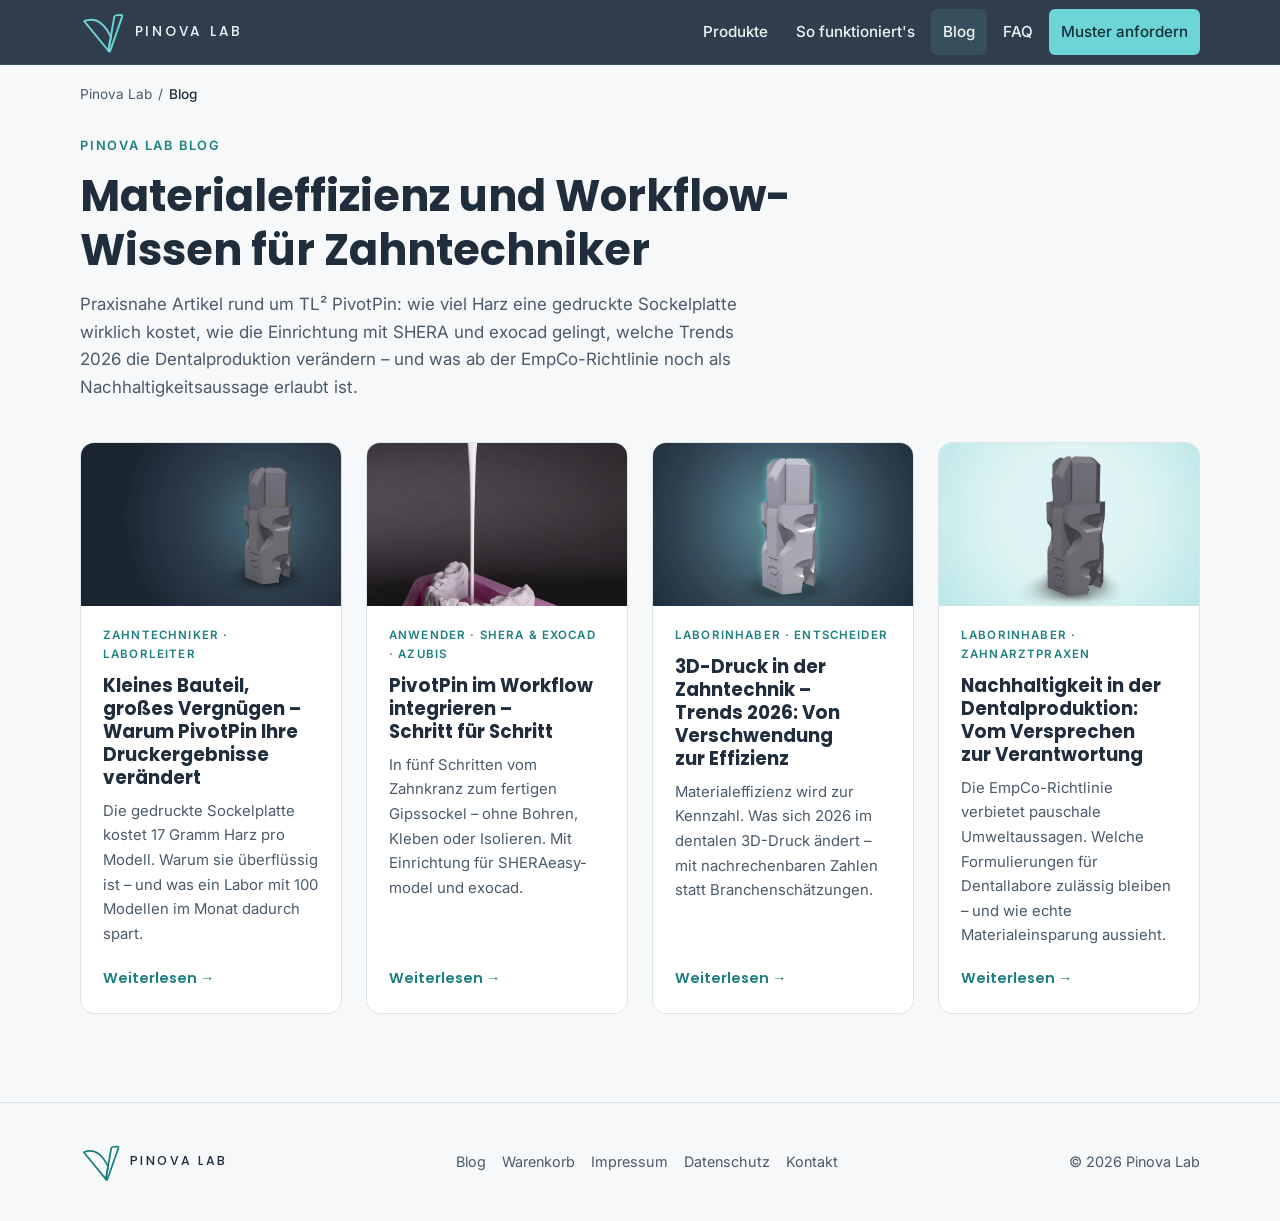
==== blog/index.html @ d6516739 "Add SEO-optimized blog with four PivotPin articles Adds /blog with an overview page and four article" ====
<!doctype html>
<html lang="de">
<head>
<meta charset="utf-8">
<meta name="viewport" content="width=device-width, initial-scale=1">
<title>Blog – Materialeffizienz &amp; Workflow-Wissen für Zahntechniker | Pinova Lab</title>
<meta name="description" content="Praxiswissen rund um TL² PivotPin: Harz sparen beim 3D-Druck, Workflow-Integration mit SHERA und exocad, Trends 2026 und Nachhaltigkeit in der Dentalproduktion.">
<link rel="canonical" href="https://www.pinova.eu/blog/">
<meta property="og:title" content="Blog – Pinova Lab">
<meta property="og:description" content="Materialeffizienz, Workflow-Integration und Nachhaltigkeit in der Dentalproduktion – Praxiswissen rund um TL² PivotPin.">
<meta property="og:type" content="website">
<meta property="og:url" content="https://www.pinova.eu/blog/">
<meta property="og:locale" content="de_DE">
<meta property="og:image" content="https://www.pinova.eu/bilder/pivotpin_hero_slate_1920x1080.png">
<link rel="preconnect" href="https://fonts.googleapis.com">
<link rel="preconnect" href="https://fonts.gstatic.com" crossorigin>
<link rel="stylesheet" href="https://fonts.googleapis.com/css2?family=Poppins:wght@500;600;700&family=Inter:wght@400;500;600&display=swap">
<link rel="stylesheet" href="blog.css">
<script type="application/ld+json">
{
  "@context": "https://schema.org",
  "@type": "Blog",
  "name": "Pinova Lab Blog",
  "url": "https://www.pinova.eu/blog/",
  "description": "Praxiswissen zu Materialeffizienz, Workflow-Integration und Nachhaltigkeit im dentalen 3D-Druck.",
  "publisher": {"@type": "Organization", "name": "Pinova Lab", "url": "https://www.pinova.eu"},
  "blogPost": [
    {"@type": "BlogPosting", "headline": "Kleines Bauteil, großes Vergnügen – Warum PivotPin Ihre Druckergebnisse verändert", "url": "https://www.pinova.eu/blog/pivotpin-sockelplatte-harz-sparen/"},
    {"@type": "BlogPosting", "headline": "PivotPin im Workflow integrieren – Schritt für Schritt", "url": "https://www.pinova.eu/blog/pivotpin-workflow-integration-anleitung/"},
    {"@type": "BlogPosting", "headline": "3D-Druck in der Zahntechnik – Trends 2026: Von Verschwendung zur Effizienz", "url": "https://www.pinova.eu/blog/3d-druck-zahntechnik-trends-2026/"},
    {"@type": "BlogPosting", "headline": "Nachhaltigkeit in der Dentalproduktion: Vom Versprechen zur Verantwortung", "url": "https://www.pinova.eu/blog/nachhaltigkeit-dentalproduktion-empco/"}
  ]
}
</script>
</head>
<body>
<svg width="0" height="0" style="position:absolute" aria-hidden="true">
  <symbol id="pinova-mark" viewBox="-6 -6 232 222">
    <g fill="none" stroke="currentColor" stroke-width="10" stroke-linejoin="round" stroke-linecap="round">
      <path d="M10 42 Q96 8 152 126 L139 199 Z"/>
      <path d="M139 199 L170 20 Q173 10 184 10 L206 9 Q215 9 212 18 L148 201 Q143 208 139 199 Z"/>
    </g>
  </symbol>
</svg>

<a class="skip" href="#main">Zum Inhalt springen</a>

<header class="site-header">
  <div class="wrap">
    <a class="brand" href="../index.html?intro-skip=1#top" aria-label="Pinova Lab – Startseite">
      <svg viewBox="-6 -6 232 222" aria-hidden="true"><use href="#pinova-mark"/></svg>
      <span>PINOVA <span class="lab">LAB</span></span>
    </a>
    <nav class="nav" aria-label="Hauptnavigation">
      <a href="../index.html?intro-skip=1#produkte">Produkte</a>
      <a href="../index.html?intro-skip=1#funktion">So funktioniert's</a>
      <a href="index.html" aria-current="page">Blog</a>
      <a href="../index.html?intro-skip=1#faq">FAQ</a>
      <a class="nav-cta" href="../index.html?intro-skip=1#muster">Muster anfordern</a>
    </nav>
  </div>
</header>

<main id="main">
  <div class="wrap">
    <ol class="breadcrumb">
      <li><a href="../index.html?intro-skip=1#top">Pinova Lab</a></li>
      <li>Blog</li>
    </ol>
    <section class="blog-hero">
      <p class="eyebrow">Pinova Lab Blog</p>
      <h1>Materialeffizienz und Workflow-Wissen für Zahntechniker</h1>
      <p class="lede">Praxisnahe Artikel rund um TL² PivotPin: wie viel Harz eine gedruckte Sockelplatte wirklich kostet, wie die Einrichtung mit SHERA und exocad gelingt, welche Trends 2026 die Dentalproduktion verändern – und was ab der EmpCo-Richtlinie noch als Nachhaltigkeitsaussage erlaubt ist.</p>
    </section>

    <section aria-label="Alle Artikel">
      <div class="post-grid">
        <a class="post-card" href="pivotpin-sockelplatte-harz-sparen/index.html">
          <img src="../bilder/pivotpin_hero_slate_1920x1080.webp" alt="TL² PivotPin auf einer gedruckten Zahnkranz-Wabenstruktur" loading="lazy" width="1920" height="1080">
          <div class="post-card-body">
            <span class="eyebrow">Zahntechniker · Laborleiter</span>
            <h2>Kleines Bauteil, großes Vergnügen – Warum PivotPin Ihre Druckergebnisse verändert</h2>
            <p>Die gedruckte Sockelplatte kostet 17 Gramm Harz pro Modell. Warum sie überflüssig ist – und was ein Labor mit 100 Modellen im Monat dadurch spart.</p>
            <span class="read-more">Weiterlesen →</span>
          </div>
        </a>
        <a class="post-card" href="pivotpin-workflow-integration-anleitung/index.html">
          <img src="../images/sockelform-giessen.jpg" alt="Gips wird in eine Sockelform mit eingesetztem Zahnmodell und PivotPins gegossen" loading="lazy" width="800" height="979">
          <div class="post-card-body">
            <span class="eyebrow">Anwender · SHERA &amp; exocad · Azubis</span>
            <h2>PivotPin im Workflow integrieren – Schritt für Schritt</h2>
            <p>In fünf Schritten vom Zahnkranz zum fertigen Gipssockel – ohne Bohren, Kleben oder Isolieren. Mit Einrichtung für SHERAeasy-model und exocad.</p>
            <span class="read-more">Weiterlesen →</span>
          </div>
        </a>
        <a class="post-card" href="3d-druck-zahntechnik-trends-2026/index.html">
          <img src="../bilder/pivotpin_slate-kontrast_1600x1200.webp" alt="TL² PivotPin Nahaufnahme in Kontrastdarstellung" loading="lazy" width="1600" height="1200">
          <div class="post-card-body">
            <span class="eyebrow">Laborinhaber · Entscheider</span>
            <h2>3D-Druck in der Zahntechnik – Trends 2026: Von Verschwendung zur Effizienz</h2>
            <p>Materialeffizienz wird zur Kennzahl. Was sich 2026 im dentalen 3D-Druck ändert – mit nachrechenbaren Zahlen statt Branchenschätzungen.</p>
            <span class="read-more">Weiterlesen →</span>
          </div>
        </a>
        <a class="post-card" href="nachhaltigkeit-dentalproduktion-empco/index.html">
          <img src="../bilder/pivotpin_mint_1600x1200.webp" alt="TL² PivotPin Produktdetail in Mint" loading="lazy" width="1600" height="1200">
          <div class="post-card-body">
            <span class="eyebrow">Laborinhaber · Zahnarztpraxen</span>
            <h2>Nachhaltigkeit in der Dentalproduktion: Vom Versprechen zur Verantwortung</h2>
            <p>Die EmpCo-Richtlinie verbietet pauschale Umweltaussagen. Welche Formulierungen für Dentallabore zulässig bleiben – und wie echte Materialeinsparung aussieht.</p>
            <span class="read-more">Weiterlesen →</span>
          </div>
        </a>
      </div>
    </section>
  </div>
</main>

<footer>
  <div class="wrap">
    <a class="brand" href="../index.html?intro-skip=1#top" aria-label="Pinova Lab – Startseite">
      <svg viewBox="-6 -6 232 222" aria-hidden="true"><use href="#pinova-mark"/></svg>
      <span>PINOVA LAB</span>
    </a>
    <nav aria-label="Rechtliches">
      <a href="index.html">Blog</a>
      <a href="../index.html?intro-skip=1#warenkorb">Warenkorb</a>
      <a href="../index.html?intro-skip=1#impressum">Impressum</a>
      <a href="../index.html?intro-skip=1#datenschutz">Datenschutz</a>
      <a href="../index.html?intro-skip=1#muster">Kontakt</a>
    </nav>
    <span>© 2026 Pinova Lab</span>
  </div>
</footer>
</body>
</html>
---- blog/blog.css ----
/* Pinova Lab Blog — shared stylesheet (same design tokens as index.html) */
:root {
  --ink: #1f2d3d; --ink-soft: #4a5a6a; --ground: #f6f8f9; --surface: #ffffff;
  --line: #dde4e8; --mint: #6dd5d5; --mint-ink: #1d7f80; --mint-tint: #eafbfb;
  --slate-a: #3a4a5a; --slate-b: #1f2d3d; --on-slate: #eef5f6; --on-slate-soft: #b9c9cf;
  --focus: #1d7f80;
}
@media (prefers-color-scheme: dark) {
  :root:not([data-theme="light"]) {
    --ink: #e6eef1; --ink-soft: #a6b6bd; --ground: #131b22; --surface: #1b252e;
    --line: #2b3843; --mint-ink: #6dd5d5; --mint-tint: #16292a;
    --slate-a: #26333f; --slate-b: #0f161c; --focus: #6dd5d5;
  }
}
:root[data-theme="dark"] {
  --ink: #e6eef1; --ink-soft: #a6b6bd; --ground: #131b22; --surface: #1b252e;
  --line: #2b3843; --mint-ink: #6dd5d5; --mint-tint: #16292a;
  --slate-a: #26333f; --slate-b: #0f161c; --focus: #6dd5d5;
}

* { box-sizing: border-box; }
body {
  margin: 0; background: var(--ground); color: var(--ink);
  font: 400 1rem/1.65 'Inter', system-ui, -apple-system, 'Segoe UI', sans-serif;
}
h1, h2, h3 { font-family: 'Poppins', system-ui, sans-serif; line-height: 1.25; text-wrap: balance; margin: 0; }
p { margin: 0; }
img { max-width: 100%; height: auto; display: block; }
a { color: var(--mint-ink); }
:focus-visible { outline: 3px solid var(--focus); outline-offset: 3px; border-radius: 4px; }
.skip { position: absolute; left: -999px; top: 8px; background: var(--surface); color: var(--ink); padding: 8px 14px; z-index: 20; }
.skip:focus { left: 16px; }

.wrap { width: 100%; max-width: 1160px; margin-inline: auto; padding-inline: 20px; }
.wrap-narrow { width: 100%; max-width: 760px; margin-inline: auto; padding-inline: 20px; }

/* Logo / brand */
.brand { display: inline-flex; align-items: center; gap: .5em; color: inherit; text-decoration: none; line-height: 1; }
.brand svg { height: 1.9em; width: auto; flex: none; }
.brand span { font-family: 'Poppins', sans-serif; font-weight: 500; font-size: .62em; letter-spacing: .2em; margin-right: -.2em; white-space: nowrap; }
.brand span span { font-size: 1em; margin-right: 0; }
.brand .lab { color: var(--mint); }

/* Header */
.site-header {
  position: sticky; top: env(safe-area-inset-top, 0px); z-index: 10;
  background: color-mix(in srgb, var(--slate-b) 92%, transparent);
  backdrop-filter: blur(10px); color: var(--on-slate);
  border-bottom: 1px solid rgba(109,213,213,.18);
}
.site-header .wrap { display: flex; align-items: center; justify-content: space-between; gap: 16px; min-height: 64px; }
.site-header .brand { font-size: 22px; color: var(--mint); }
.site-header .brand span { color: var(--on-slate); }
.nav { display: flex; gap: 4px; flex-wrap: wrap; }
.nav a { color: var(--on-slate); text-decoration: none; font-weight: 500; padding: 10px 12px; border-radius: 6px; font-size: .95rem; }
.nav a:hover, .nav a[aria-current="page"] { background: rgba(109,213,213,.12); }
.nav .nav-cta { background: var(--mint); color: #12303a; }
.nav .nav-cta:hover { background: #8be0e0; }

.btn {
  display: inline-flex; align-items: center; justify-content: center;
  min-height: 52px; padding: 0 26px; border-radius: 8px;
  font: 600 1rem/1 'Poppins', sans-serif; text-decoration: none; cursor: pointer;
  border: 2px solid transparent; transition: background .2s, transform .2s;
}
.btn-mint { background: var(--mint); color: #12303a; }
.btn-mint:hover { background: #8be0e0; transform: translateY(-1px); }
.btn-ghost { background: transparent; color: var(--ink); border-color: var(--line); }
.btn-ghost:hover { background: var(--surface); }

/* Breadcrumb */
.breadcrumb { list-style: none; display: flex; flex-wrap: wrap; gap: 6px; padding: 18px 0 0; margin: 0; font-size: .85rem; color: var(--ink-soft); }
.breadcrumb li::after { content: "/"; margin-left: 6px; color: var(--ink-soft); }
.breadcrumb li:last-child::after { content: ""; }
.breadcrumb a { color: var(--ink-soft); text-decoration: none; }
.breadcrumb a:hover { color: var(--mint-ink); text-decoration: underline; }
.breadcrumb li:last-child { color: var(--ink); font-weight: 500; }

/* Blog index hero */
.blog-hero { padding-block: 30px 8px; }
.blog-hero .eyebrow { font-size: .8rem; font-weight: 600; letter-spacing: .14em; text-transform: uppercase; color: var(--mint-ink); margin-bottom: 12px; }
.blog-hero h1 { font-size: clamp(1.9rem, 4vw, 2.7rem); margin-bottom: 14px; }
.blog-hero .lede { color: var(--ink-soft); max-width: 60ch; font-size: 1.06rem; }

/* Post cards (blog index + related) */
.post-grid { display: grid; grid-template-columns: repeat(auto-fit, minmax(260px, 1fr)); gap: 24px; padding-block: 32px 64px; }
.post-card { background: var(--surface); border: 1px solid var(--line); border-radius: 14px; overflow: hidden; display: flex; flex-direction: column; text-decoration: none; color: inherit; transition: transform .15s, box-shadow .15s; }
.post-card:hover { transform: translateY(-2px); box-shadow: 0 16px 32px rgba(0,0,0,.1); }
.post-card img { width: 100%; aspect-ratio: 16/10; object-fit: cover; }
.post-card-body { padding: 20px 22px 24px; display: flex; flex-direction: column; gap: 10px; flex: 1; }
.post-card .eyebrow { font-size: .72rem; font-weight: 600; letter-spacing: .1em; text-transform: uppercase; color: var(--mint-ink); }
.post-card h2, .post-card h3 { font-size: 1.15rem; }
.post-card p { color: var(--ink-soft); font-size: .93rem; }
.post-card .read-more { margin-top: auto; padding-top: 10px; font: 600 .9rem 'Poppins', sans-serif; color: var(--mint-ink); }

/* Article layout */
.article-header { padding-block: 22px 10px; }
.article-header .eyebrow { font-size: .8rem; font-weight: 600; letter-spacing: .14em; text-transform: uppercase; color: var(--mint-ink); margin-bottom: 12px; }
.article-header h1 { font-size: clamp(1.7rem, 3.6vw, 2.5rem); margin-bottom: 14px; }
.article-meta { display: flex; flex-wrap: wrap; gap: 8px 16px; color: var(--ink-soft); font-size: .88rem; margin-bottom: 4px; }
.article-figure { margin: 20px 0 8px; }
.article-figure img { border-radius: 14px; box-shadow: 0 20px 40px rgba(0,0,0,.16); width: 100%; }
.article-figure figcaption { margin-top: 10px; font-size: .82rem; color: var(--ink-soft); }

.article-body { max-width: 720px; padding-block: 12px 8px; }
.article-body > * + * { margin-top: 1.1em; }
.article-body h2 { font-size: clamp(1.25rem, 2.4vw, 1.55rem); margin-top: 2em; }
.article-body h3 { font-size: 1.1rem; margin-top: 1.6em; }
.article-body p, .article-body li { color: var(--ink); }
.article-body ul, .article-body ol { padding-left: 1.3em; display: grid; gap: .5em; }
.article-body strong { color: var(--ink); }
.article-body a { font-weight: 500; }

.callout { background: var(--mint-tint); border: 1px solid var(--mint-ink); border-radius: 14px; padding: 22px 24px; }
.callout p + p { margin-top: .6em; }
.callout-label { display: block; font: 600 .78rem 'Poppins', sans-serif; letter-spacing: .08em; text-transform: uppercase; color: var(--mint-ink); margin-bottom: 8px; }

.table-wrap { overflow-x: auto; }
.article-body table { width: 100%; min-width: 480px; border-collapse: collapse; font-size: .92rem; }
.article-body th, .article-body td { padding: 11px 12px; text-align: left; border-bottom: 1px solid var(--line); vertical-align: top; }
.article-body th { color: var(--ink-soft); font-weight: 600; font-size: .78rem; text-transform: uppercase; letter-spacing: .03em; background: var(--surface); }
.article-body tbody tr:nth-child(odd) { background: color-mix(in srgb, var(--surface) 60%, transparent); }

.article-faq { display: grid; gap: 10px; margin-top: 1.4em; }
.article-faq details { background: var(--surface); border: 1px solid var(--line); border-radius: 10px; }
.article-faq summary { cursor: pointer; list-style: none; padding: 16px 48px 16px 18px; font-weight: 600; position: relative; min-height: 48px; font-family: 'Poppins', sans-serif; font-size: .98rem; }
.article-faq summary::-webkit-details-marker { display: none; }
.article-faq summary::after { content: "+"; position: absolute; right: 18px; top: 50%; transform: translateY(-50%); font: 500 1.4rem 'Poppins', sans-serif; color: var(--mint-ink); }
.article-faq details[open] summary::after { content: "–"; }
.article-faq details p { padding: 0 18px 18px; color: var(--ink-soft); margin: 0; }

.tag-list { display: flex; flex-wrap: wrap; gap: 8px; margin-top: 1.6em; }
.tag { font: 500 .8rem 'Poppins', sans-serif; color: var(--ink-soft); background: var(--surface); border: 1px solid var(--line); border-radius: 999px; padding: 5px 12px; }

.article-cta { background: linear-gradient(135deg, var(--slate-a), var(--slate-b)); color: var(--on-slate); border-radius: 16px; padding: 32px 30px; margin-top: 2.4em; display: grid; gap: 14px; }
.article-cta h2 { color: #fff; font-size: 1.35rem; margin: 0; }
.article-cta p { color: var(--on-slate-soft); margin: 0; }
.article-cta .btn-row { display: flex; gap: 12px; flex-wrap: wrap; }

.related-heading { padding-top: 56px; }
.related-heading h2 { font-size: 1.5rem; margin-bottom: 6px; }
.related-heading p { color: var(--ink-soft); }

footer { padding-block: 40px; color: var(--ink-soft); font-size: .9rem; border-top: 1px solid var(--line); margin-top: 24px; }
footer .wrap { display: flex; justify-content: space-between; gap: 20px; flex-wrap: wrap; align-items: center; }
footer .brand { font-size: 20px; color: var(--ink); }
footer .brand svg { color: var(--mint-ink); }
footer nav { display: flex; gap: 16px; flex-wrap: wrap; }
footer nav a { color: var(--ink-soft); text-decoration: none; }
footer nav a:hover { color: var(--mint-ink); }

@media (max-width: 640px) {
  .nav a:not(.nav-cta) { display: none; }
  .article-cta { padding: 26px 22px; }
}

@media print {
  body { background: #fff; color: #000; }
  .site-header, .breadcrumb, .related-heading, .post-grid, footer, .skip { display: none; }
  .wrap-narrow { max-width: 100%; padding-inline: 0; }
  .article-figure img { max-height: 320px; width: auto; margin-inline: auto; }
  .article-cta { background: none; color: #000; border: 1px solid #999; }
  .article-cta h2, .article-cta p { color: #000; }
  .article-cta .btn-row { display: none; }
  .callout { border: 1px solid #999; background: #f4f4f4; }
  .article-body a { color: #000; text-decoration: underline; }
  .article-faq details { border: 1px solid #ccc; break-inside: avoid; }
  .article-faq details p { display: block !important; }
  .article-faq summary::after { display: none; }
  h2, h3 { break-after: avoid; }
  p, li { orphans: 3; widows: 3; }
}
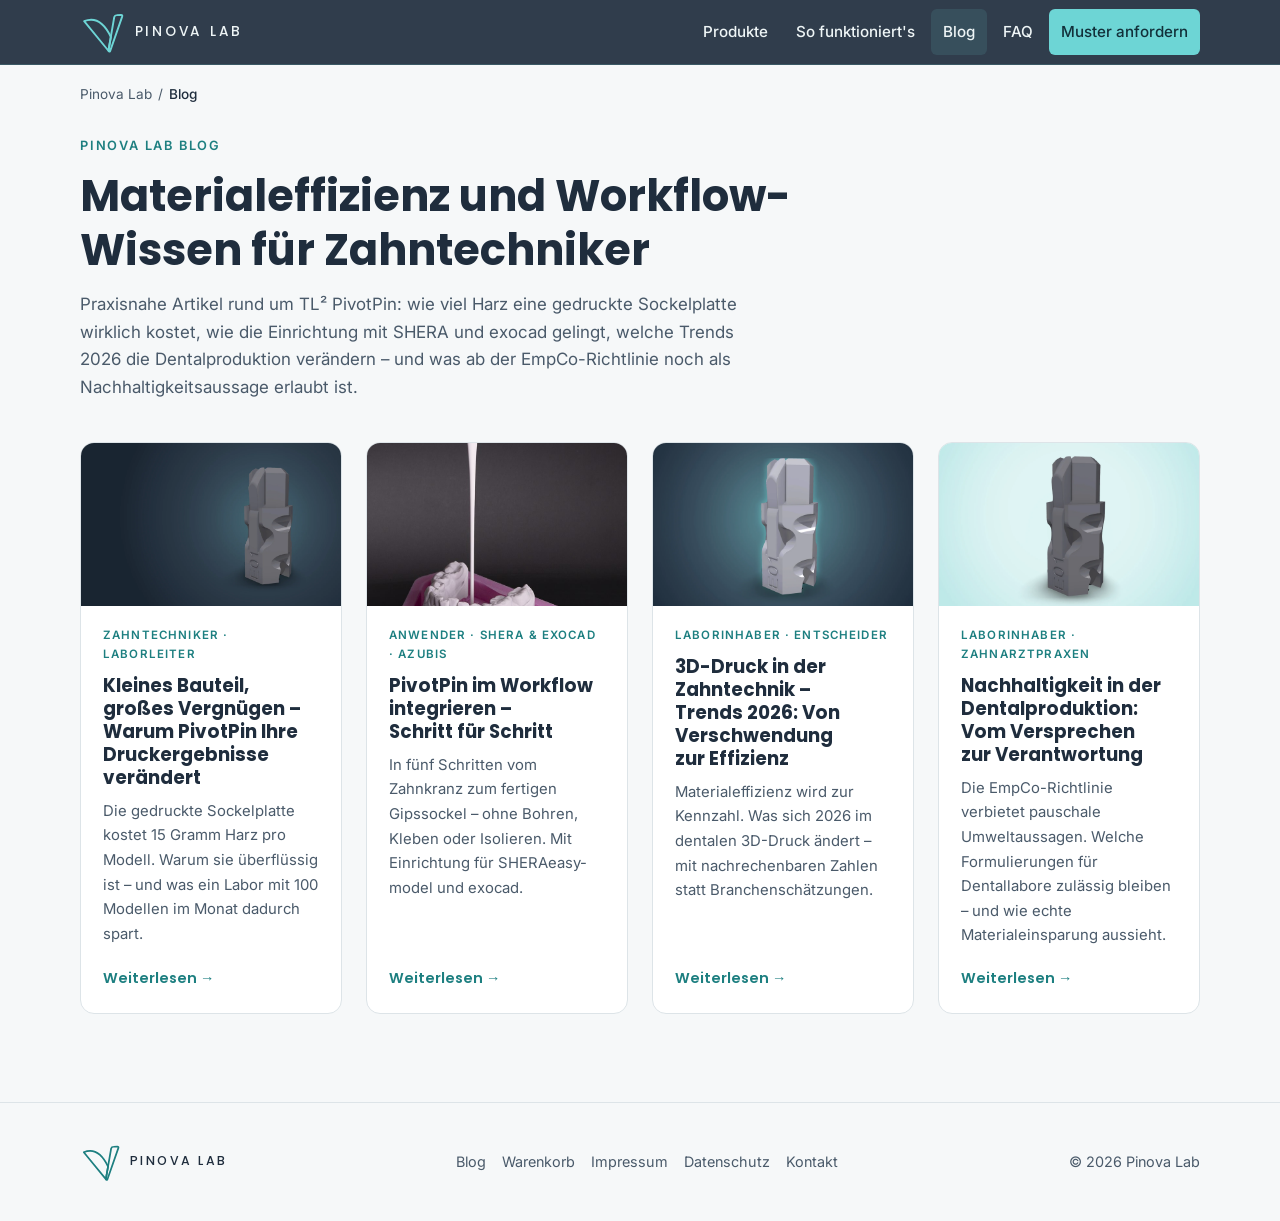
==== commit fe184a98: "Base all savings figures on the 15 g plate measured in KeyModel Ultra The same base plate weighs 17 " ====
--- a/blog/index.html
+++ b/blog/index.html
@@ -5,13 +5,13 @@
 <meta name="viewport" content="width=device-width, initial-scale=1">
 <title>Blog – Materialeffizienz &amp; Workflow-Wissen für Zahntechniker | Pinova Lab</title>
 <meta name="description" content="Praxiswissen rund um TL² PivotPin: Harz sparen beim 3D-Druck, Workflow-Integration mit SHERA und exocad, Trends 2026 und Nachhaltigkeit in der Dentalproduktion.">
-<link rel="canonical" href="https://www.pinova.eu/blog/">
+<link rel="canonical" href="https://www.pinovalab.eu/blog/">
 <meta property="og:title" content="Blog – Pinova Lab">
 <meta property="og:description" content="Materialeffizienz, Workflow-Integration und Nachhaltigkeit in der Dentalproduktion – Praxiswissen rund um TL² PivotPin.">
 <meta property="og:type" content="website">
-<meta property="og:url" content="https://www.pinova.eu/blog/">
+<meta property="og:url" content="https://www.pinovalab.eu/blog/">
 <meta property="og:locale" content="de_DE">
-<meta property="og:image" content="https://www.pinova.eu/bilder/pivotpin_hero_slate_1920x1080.png">
+<meta property="og:image" content="https://www.pinovalab.eu/bilder/pivotpin_hero_slate_1920x1080.png">
 <link rel="preconnect" href="https://fonts.googleapis.com">
 <link rel="preconnect" href="https://fonts.gstatic.com" crossorigin>
 <link rel="stylesheet" href="https://fonts.googleapis.com/css2?family=Poppins:wght@500;600;700&family=Inter:wght@400;500;600&display=swap">
@@ -21,14 +21,14 @@
   "@context": "https://schema.org",
   "@type": "Blog",
   "name": "Pinova Lab Blog",
-  "url": "https://www.pinova.eu/blog/",
+  "url": "https://www.pinovalab.eu/blog/",
   "description": "Praxiswissen zu Materialeffizienz, Workflow-Integration und Nachhaltigkeit im dentalen 3D-Druck.",
-  "publisher": {"@type": "Organization", "name": "Pinova Lab", "url": "https://www.pinova.eu"},
+  "publisher": {"@type": "Organization", "name": "Pinova Lab", "url": "https://www.pinovalab.eu"},
   "blogPost": [
-    {"@type": "BlogPosting", "headline": "Kleines Bauteil, großes Vergnügen – Warum PivotPin Ihre Druckergebnisse verändert", "url": "https://www.pinova.eu/blog/pivotpin-sockelplatte-harz-sparen/"},
-    {"@type": "BlogPosting", "headline": "PivotPin im Workflow integrieren – Schritt für Schritt", "url": "https://www.pinova.eu/blog/pivotpin-workflow-integration-anleitung/"},
-    {"@type": "BlogPosting", "headline": "3D-Druck in der Zahntechnik – Trends 2026: Von Verschwendung zur Effizienz", "url": "https://www.pinova.eu/blog/3d-druck-zahntechnik-trends-2026/"},
-    {"@type": "BlogPosting", "headline": "Nachhaltigkeit in der Dentalproduktion: Vom Versprechen zur Verantwortung", "url": "https://www.pinova.eu/blog/nachhaltigkeit-dentalproduktion-empco/"}
+    {"@type": "BlogPosting", "headline": "Kleines Bauteil, großes Vergnügen – Warum PivotPin Ihre Druckergebnisse verändert", "url": "https://www.pinovalab.eu/blog/pivotpin-sockelplatte-harz-sparen/"},
+    {"@type": "BlogPosting", "headline": "PivotPin im Workflow integrieren – Schritt für Schritt", "url": "https://www.pinovalab.eu/blog/pivotpin-workflow-integration-anleitung/"},
+    {"@type": "BlogPosting", "headline": "3D-Druck in der Zahntechnik – Trends 2026: Von Verschwendung zur Effizienz", "url": "https://www.pinovalab.eu/blog/3d-druck-zahntechnik-trends-2026/"},
+    {"@type": "BlogPosting", "headline": "Nachhaltigkeit in der Dentalproduktion: Vom Versprechen zur Verantwortung", "url": "https://www.pinovalab.eu/blog/nachhaltigkeit-dentalproduktion-empco/"}
   ]
 }
 </script>
@@ -80,7 +80,7 @@
           <div class="post-card-body">
             <span class="eyebrow">Zahntechniker · Laborleiter</span>
             <h2>Kleines Bauteil, großes Vergnügen – Warum PivotPin Ihre Druckergebnisse verändert</h2>
-            <p>Die gedruckte Sockelplatte kostet 17 Gramm Harz pro Modell. Warum sie überflüssig ist – und was ein Labor mit 100 Modellen im Monat dadurch spart.</p>
+            <p>Die gedruckte Sockelplatte kostet 15 Gramm Harz pro Modell. Warum sie überflüssig ist – und was ein Labor mit 100 Modellen im Monat dadurch spart.</p>
             <span class="read-more">Weiterlesen →</span>
           </div>
         </a>
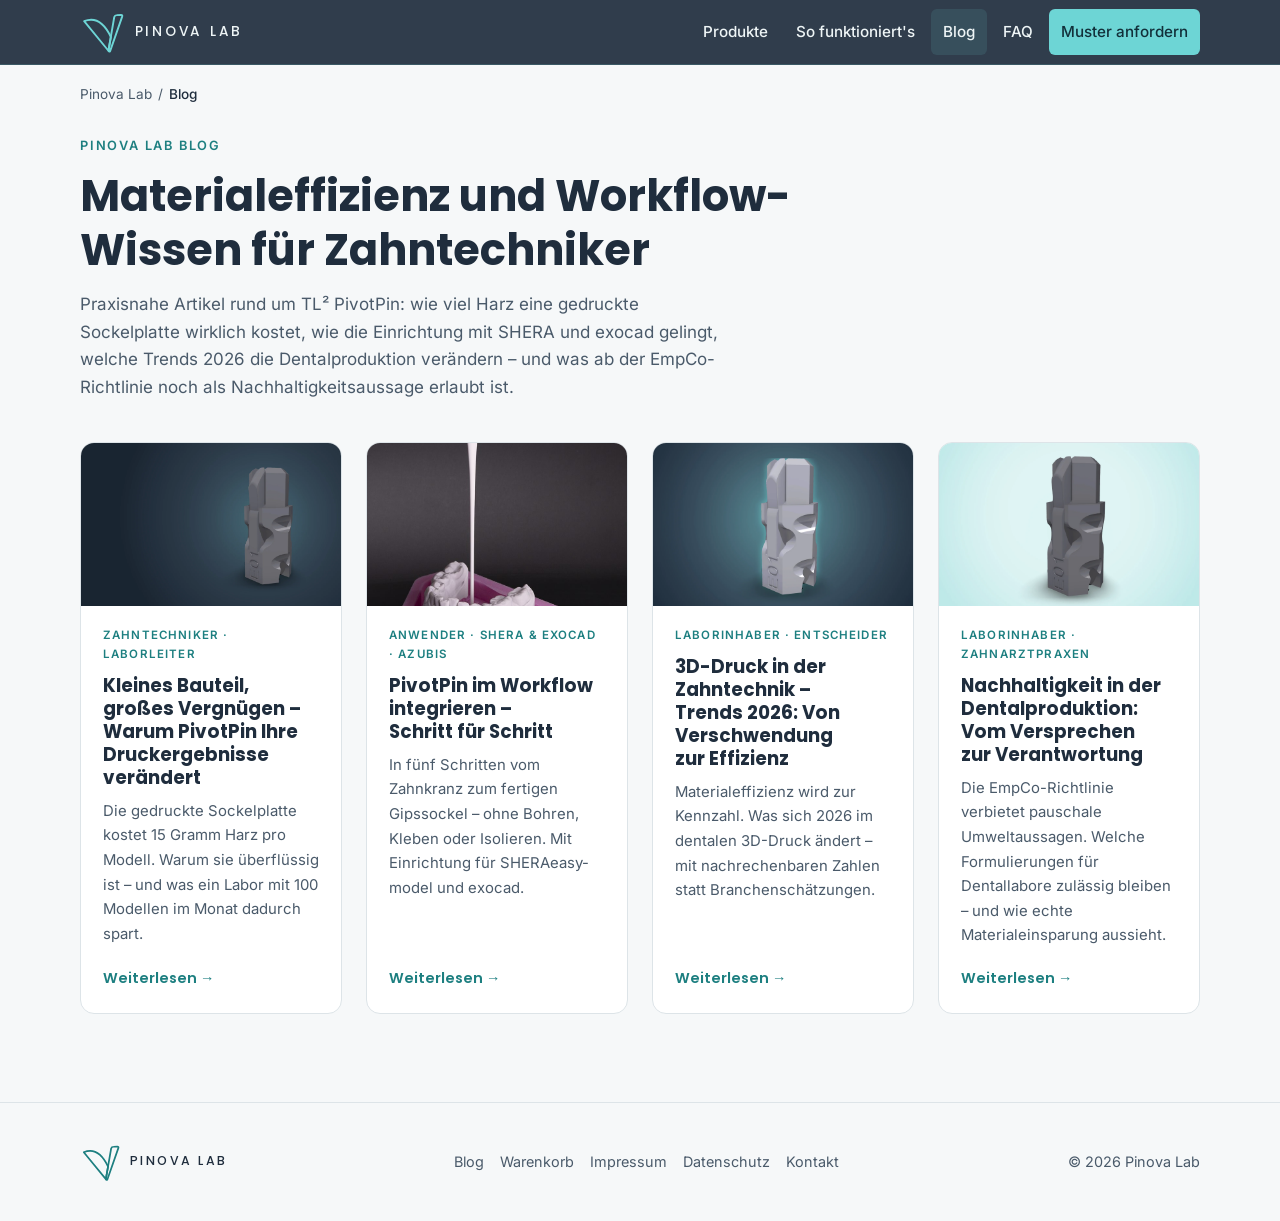
==== commit 444151bb: "Self-host Poppins and Inter instead of loading them from Google Fonts The font files (latin + latin-" ====
--- a/blog/index.html
+++ b/blog/index.html
@@ -12,9 +12,7 @@
 <meta property="og:url" content="https://www.pinovalab.eu/blog/">
 <meta property="og:locale" content="de_DE">
 <meta property="og:image" content="https://www.pinovalab.eu/bilder/pivotpin_hero_slate_1920x1080.png">
-<link rel="preconnect" href="https://fonts.googleapis.com">
-<link rel="preconnect" href="https://fonts.gstatic.com" crossorigin>
-<link rel="stylesheet" href="https://fonts.googleapis.com/css2?family=Poppins:wght@500;600;700&family=Inter:wght@400;500;600&display=swap">
+<link rel="stylesheet" href="../fonts/fonts.css">
 <link rel="stylesheet" href="blog.css">
 <script type="application/ld+json">
 {
--- a/fonts/fonts.css
+++ b/fonts/fonts.css
@@ -0,0 +1,65 @@
+/* Schriften lokal eingebunden – kein Abruf bei Google. Lizenz: SIL Open Font License 1.1 (OFL-Inter.txt, OFL-Poppins.txt). */
+@font-face {
+  font-family: 'Inter';
+  font-style: normal;
+  font-weight: 100 900;
+  font-display: swap;
+  src: url('inter-latin-ext.woff2') format('woff2');
+  unicode-range: U+0100-02BA, U+02BD-02C5, U+02C7-02CC, U+02CE-02D7, U+02DD-02FF, U+0304, U+0308, U+0329, U+1D00-1DBF, U+1E00-1E9F, U+1EF2-1EFF, U+2020, U+20A0-20AB, U+20AD-20C0, U+2113, U+2C60-2C7F, U+A720-A7FF;
+}
+@font-face {
+  font-family: 'Inter';
+  font-style: normal;
+  font-weight: 100 900;
+  font-display: swap;
+  src: url('inter-latin.woff2') format('woff2');
+  unicode-range: U+0000-00FF, U+0131, U+0152-0153, U+02BB-02BC, U+02C6, U+02DA, U+02DC, U+0304, U+0308, U+0329, U+2000-206F, U+20AC, U+2122, U+2191, U+2193, U+2212, U+2215, U+FEFF, U+FFFD;
+}
+@font-face {
+  font-family: 'Poppins';
+  font-style: normal;
+  font-weight: 500;
+  font-display: swap;
+  src: url('poppins-500-latin-ext.woff2') format('woff2');
+  unicode-range: U+0100-02BA, U+02BD-02C5, U+02C7-02CC, U+02CE-02D7, U+02DD-02FF, U+0304, U+0308, U+0329, U+1D00-1DBF, U+1E00-1E9F, U+1EF2-1EFF, U+2020, U+20A0-20AB, U+20AD-20C0, U+2113, U+2C60-2C7F, U+A720-A7FF;
+}
+@font-face {
+  font-family: 'Poppins';
+  font-style: normal;
+  font-weight: 500;
+  font-display: swap;
+  src: url('poppins-500-latin.woff2') format('woff2');
+  unicode-range: U+0000-00FF, U+0131, U+0152-0153, U+02BB-02BC, U+02C6, U+02DA, U+02DC, U+0304, U+0308, U+0329, U+2000-206F, U+20AC, U+2122, U+2191, U+2193, U+2212, U+2215, U+FEFF, U+FFFD;
+}
+@font-face {
+  font-family: 'Poppins';
+  font-style: normal;
+  font-weight: 600;
+  font-display: swap;
+  src: url('poppins-600-latin-ext.woff2') format('woff2');
+  unicode-range: U+0100-02BA, U+02BD-02C5, U+02C7-02CC, U+02CE-02D7, U+02DD-02FF, U+0304, U+0308, U+0329, U+1D00-1DBF, U+1E00-1E9F, U+1EF2-1EFF, U+2020, U+20A0-20AB, U+20AD-20C0, U+2113, U+2C60-2C7F, U+A720-A7FF;
+}
+@font-face {
+  font-family: 'Poppins';
+  font-style: normal;
+  font-weight: 600;
+  font-display: swap;
+  src: url('poppins-600-latin.woff2') format('woff2');
+  unicode-range: U+0000-00FF, U+0131, U+0152-0153, U+02BB-02BC, U+02C6, U+02DA, U+02DC, U+0304, U+0308, U+0329, U+2000-206F, U+20AC, U+2122, U+2191, U+2193, U+2212, U+2215, U+FEFF, U+FFFD;
+}
+@font-face {
+  font-family: 'Poppins';
+  font-style: normal;
+  font-weight: 700;
+  font-display: swap;
+  src: url('poppins-700-latin-ext.woff2') format('woff2');
+  unicode-range: U+0100-02BA, U+02BD-02C5, U+02C7-02CC, U+02CE-02D7, U+02DD-02FF, U+0304, U+0308, U+0329, U+1D00-1DBF, U+1E00-1E9F, U+1EF2-1EFF, U+2020, U+20A0-20AB, U+20AD-20C0, U+2113, U+2C60-2C7F, U+A720-A7FF;
+}
+@font-face {
+  font-family: 'Poppins';
+  font-style: normal;
+  font-weight: 700;
+  font-display: swap;
+  src: url('poppins-700-latin.woff2') format('woff2');
+  unicode-range: U+0000-00FF, U+0131, U+0152-0153, U+02BB-02BC, U+02C6, U+02DA, U+02DC, U+0304, U+0308, U+0329, U+2000-206F, U+20AC, U+2122, U+2191, U+2193, U+2212, U+2215, U+FEFF, U+FFFD;
+}
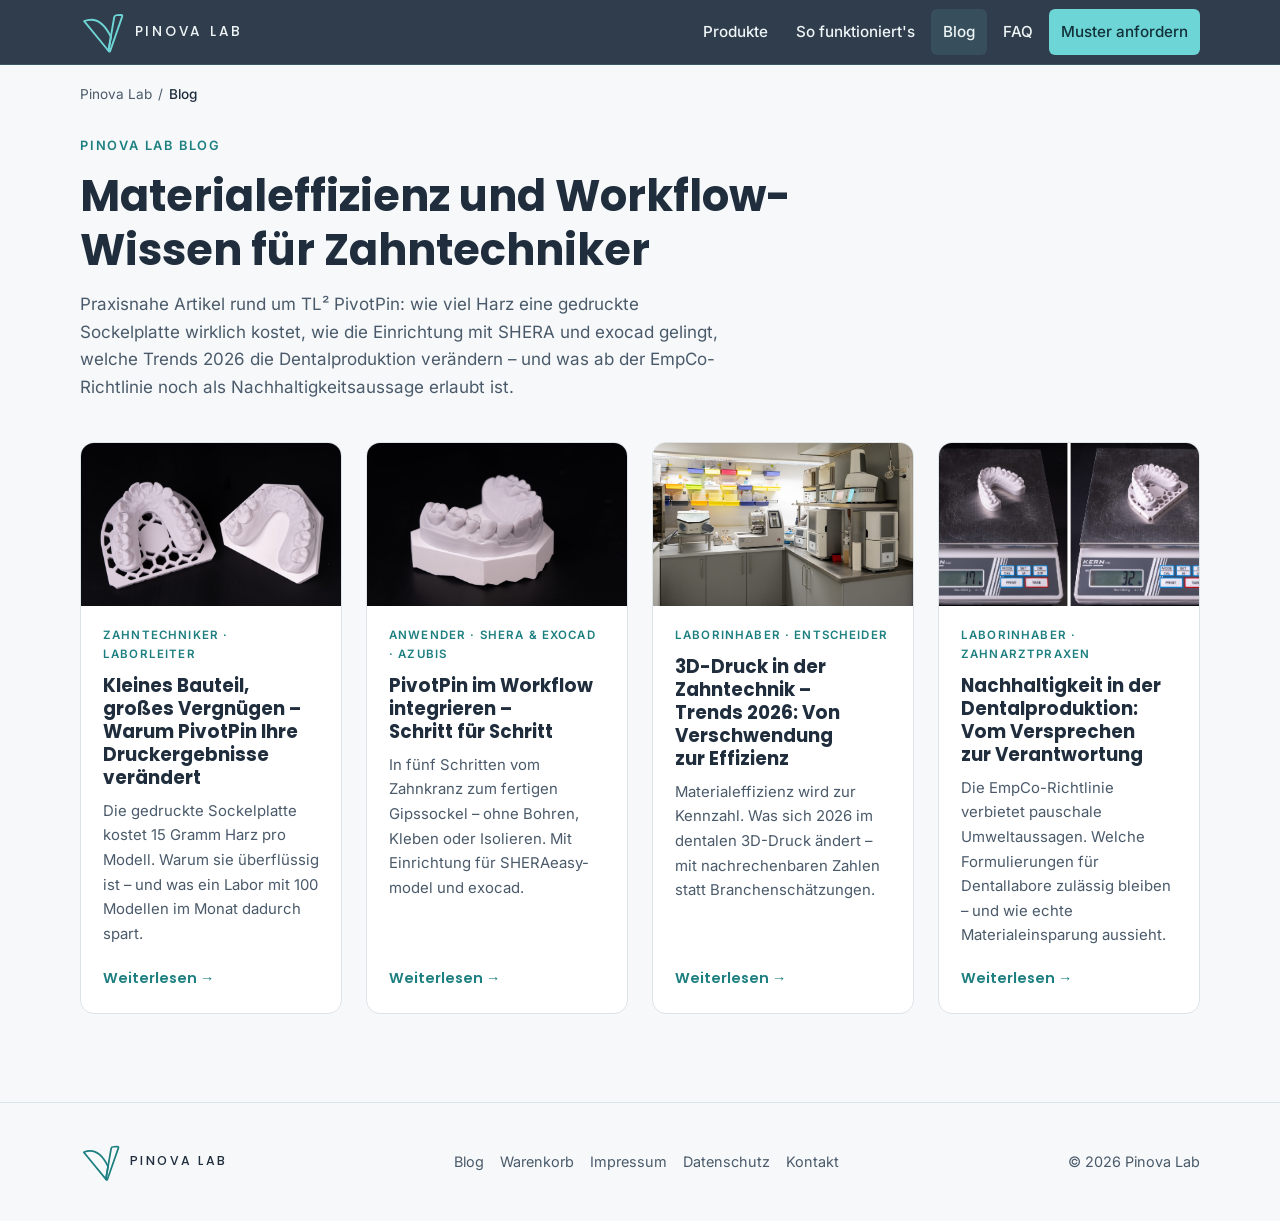
==== commit dc7768c7: "Use real lab photos in all four blog articles Replace the rendered product images with photos from B" ====
--- a/blog/index.html
+++ b/blog/index.html
@@ -11,7 +11,7 @@
 <meta property="og:type" content="website">
 <meta property="og:url" content="https://www.pinovalab.eu/blog/">
 <meta property="og:locale" content="de_DE">
-<meta property="og:image" content="https://www.pinovalab.eu/bilder/pivotpin_hero_slate_1920x1080.png">
+<meta property="og:image" content="https://www.pinovalab.eu/images/blog-sockelplatte-vs-gipssockel.jpg">
 <link rel="stylesheet" href="../fonts/fonts.css">
 <link rel="stylesheet" href="blog.css">
 <script type="application/ld+json">
@@ -74,7 +74,7 @@
     <section aria-label="Alle Artikel">
       <div class="post-grid">
         <a class="post-card" href="pivotpin-sockelplatte-harz-sparen/index.html">
-          <img src="../bilder/pivotpin_hero_slate_1920x1080.webp" alt="TL² PivotPin auf einer gedruckten Zahnkranz-Wabenstruktur" loading="lazy" width="1920" height="1080">
+          <img src="../images/blog-sockelplatte-vs-gipssockel.jpg" alt="Zwei gedruckte Zahnkränze: links auf einer gedruckten Sockelplatte mit Wabenstruktur, rechts in einem Gipssockel" loading="lazy" width="1600" height="1067">
           <div class="post-card-body">
             <span class="eyebrow">Zahntechniker · Laborleiter</span>
             <h2>Kleines Bauteil, großes Vergnügen – Warum PivotPin Ihre Druckergebnisse verändert</h2>
@@ -83,7 +83,7 @@
           </div>
         </a>
         <a class="post-card" href="pivotpin-workflow-integration-anleitung/index.html">
-          <img src="../images/sockelform-giessen.jpg" alt="Gips wird in eine Sockelform mit eingesetztem Zahnmodell und PivotPins gegossen" loading="lazy" width="800" height="979">
+          <img src="../images/blog-zahnkranz-gipssockel.jpg" alt="Gedruckter Zahnkranz, dauerhaft in einem weißen Gipssockel verankert" loading="lazy" width="1600" height="1067">
           <div class="post-card-body">
             <span class="eyebrow">Anwender · SHERA &amp; exocad · Azubis</span>
             <h2>PivotPin im Workflow integrieren – Schritt für Schritt</h2>
@@ -92,7 +92,7 @@
           </div>
         </a>
         <a class="post-card" href="3d-druck-zahntechnik-trends-2026/index.html">
-          <img src="../bilder/pivotpin_slate-kontrast_1600x1200.webp" alt="TL² PivotPin Nahaufnahme in Kontrastdarstellung" loading="lazy" width="1600" height="1200">
+          <img src="../images/blog-labor-arbeitsplatz.jpg" alt="Blick in ein zahntechnisches Labor mit Arbeitsplatz, Brennöfen und Geräten" loading="lazy" width="1600" height="1067">
           <div class="post-card-body">
             <span class="eyebrow">Laborinhaber · Entscheider</span>
             <h2>3D-Druck in der Zahntechnik – Trends 2026: Von Verschwendung zur Effizienz</h2>
@@ -101,7 +101,7 @@
           </div>
         </a>
         <a class="post-card" href="nachhaltigkeit-dentalproduktion-empco/index.html">
-          <img src="../bilder/pivotpin_mint_1600x1200.webp" alt="TL² PivotPin Produktdetail in Mint" loading="lazy" width="1600" height="1200">
+          <img src="../images/blog-waage-zahnkranz-17g-32g.jpg" alt="Laborwaage im Vergleich: Zahnkranz ohne Sockelplatte 17 g, mit gedruckter Sockelplatte 32 g" loading="lazy" width="1600" height="824">
           <div class="post-card-body">
             <span class="eyebrow">Laborinhaber · Zahnarztpraxen</span>
             <h2>Nachhaltigkeit in der Dentalproduktion: Vom Versprechen zur Verantwortung</h2>
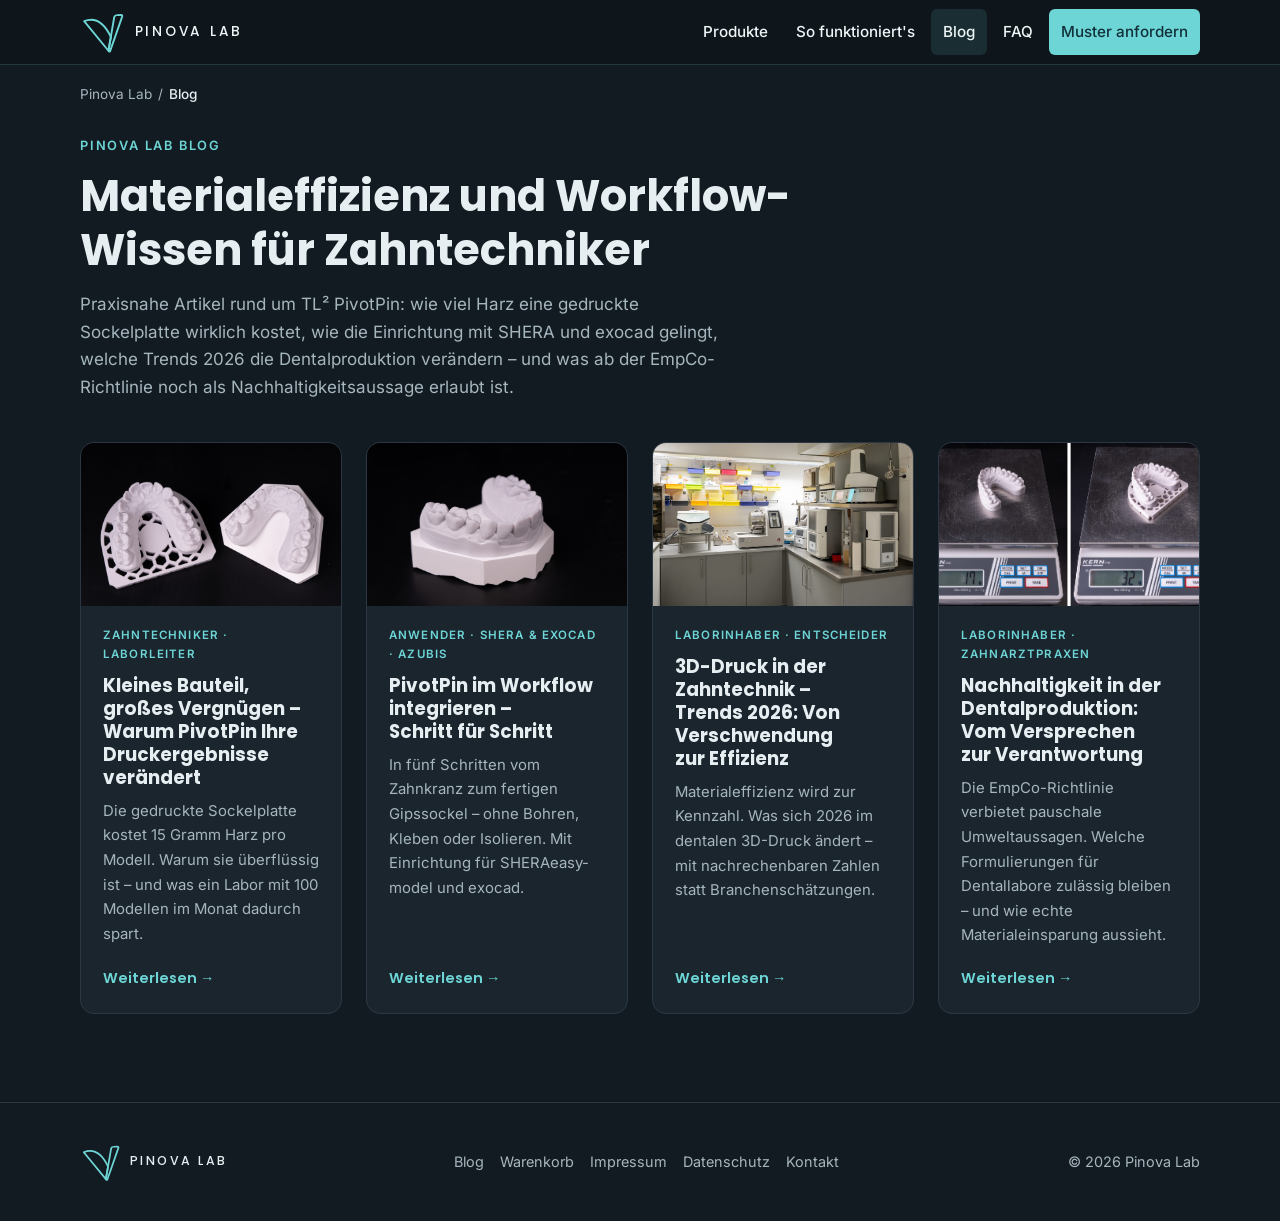
==== commit 3ae6a259: "Always use the dark theme, regardless of the visitor's device setting Co-Authored-By: Claude Opus 5." ====
--- a/blog/index.html
+++ b/blog/index.html
@@ -1,5 +1,5 @@
 <!doctype html>
-<html lang="de">
+<html lang="de" data-theme="dark">
 <head>
 <meta charset="utf-8">
 <meta name="viewport" content="width=device-width, initial-scale=1">
